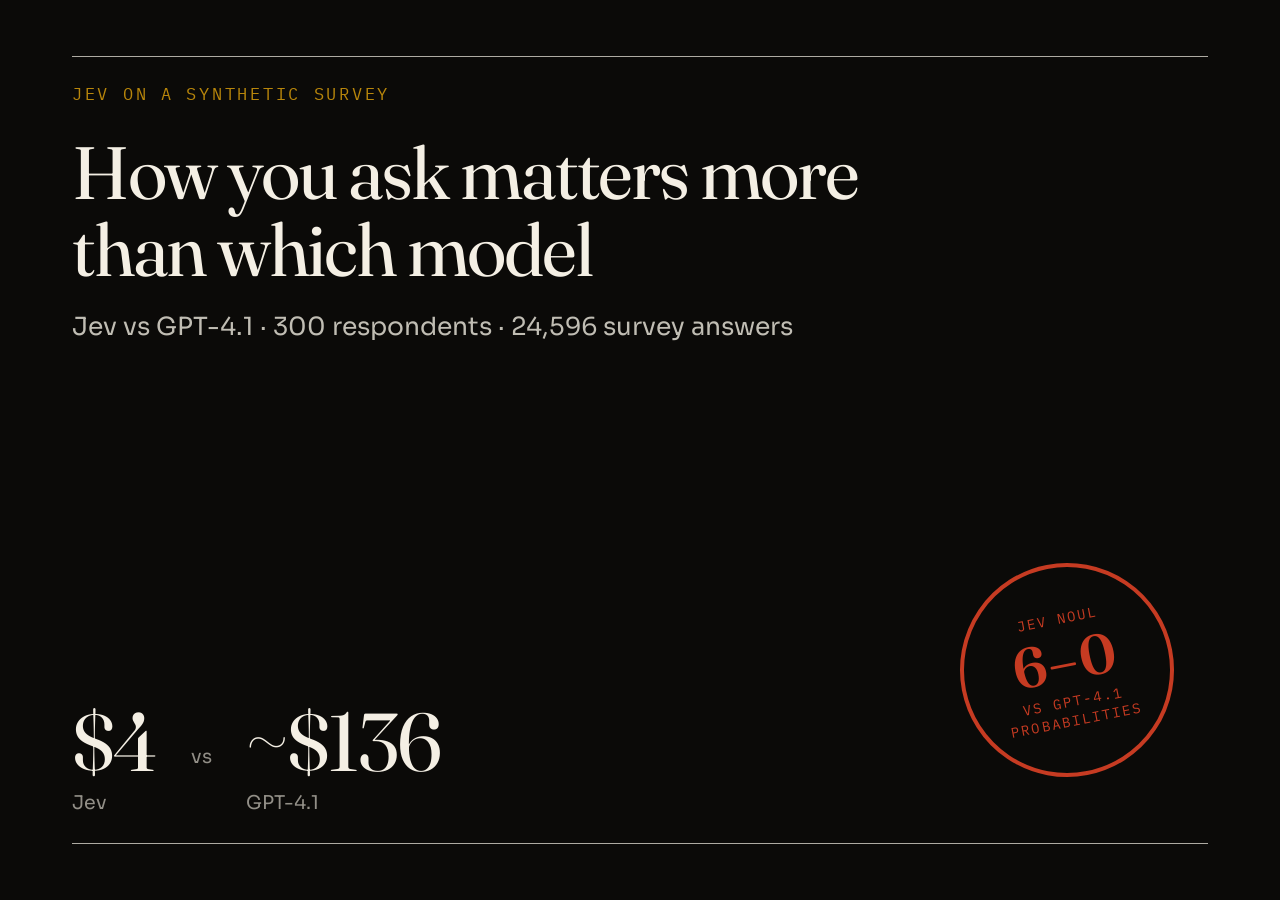
==== site/assets/og.html @ 3dc17bb5 "Name the opponent in the headline, say who wrote this, and tell one story everywhere "Beats gpt-4.1 " ====
<!doctype html>
<html lang="en">
<head>
  <meta charset="utf-8">
  <meta name="robots" content="noindex">
  <title>Social card source</title>
  <!--
    Source for og.png. Re-shoot at exactly 1200x630 after editing, from the repo root:
      "/Applications/Google Chrome.app/Contents/MacOS/Google Chrome" --headless=new \
        --window-size=1200,630 --hide-scrollbars --virtual-time-budget=8000 \
        --screenshot=site/assets/og.png site/assets/og.html
    Keep the wording in step with og:title, og:description and og:image:alt in index.html.
  -->
  <link rel="preconnect" href="https://fonts.googleapis.com">
  <link rel="preconnect" href="https://fonts.gstatic.com" crossorigin>
  <link href="https://fonts.googleapis.com/css2?family=Fraunces:opsz,wght@9..144,400;9..144,600&family=IBM+Plex+Mono:wght@400;500&family=Sora:wght@400;500&display=swap" rel="stylesheet">
  <style>
    :root {
      --ink-deep: #0b0a08;
      --paper: #f4efe4;
      --jev: #c63b22;
      --gold: #b8860b;
      --serif: "Fraunces", "Iowan Old Style", "Times New Roman", serif;
      --sans: "Sora", "Helvetica Neue", sans-serif;
      --mono: "IBM Plex Mono", ui-monospace, monospace;
    }
    * { box-sizing: border-box; margin: 0; }
    body {
      width: 1200px;
      height: 630px;
      background: var(--ink-deep);
      color: var(--paper);
      font-family: var(--sans);
      overflow: hidden;
    }
    .card {
      position: absolute;
      inset: 56px 72px;
      border-top: 1px solid color-mix(in srgb, var(--paper) 70%, transparent);
      border-bottom: 1px solid color-mix(in srgb, var(--paper) 70%, transparent);
      padding-top: 26px;
    }
    .kicker {
      font-family: var(--mono);
      font-size: 17px;
      letter-spacing: 0.16em;
      text-transform: uppercase;
      color: var(--gold);
    }
    h1 {
      margin-top: 30px;
      max-width: 820px;
      font-family: var(--serif);
      font-weight: 400;
      font-size: 74px;
      line-height: 1.04;
      letter-spacing: -0.03em;
    }
    .sub {
      margin-top: 22px;
      font-size: 25px;
      color: color-mix(in srgb, var(--paper) 78%, transparent);
    }
    .prices {
      position: absolute;
      left: 0;
      bottom: 28px;
      display: flex;
      align-items: flex-end;
      gap: 34px;
    }
    .price strong {
      display: block;
      font-family: var(--serif);
      font-weight: 400;
      font-size: 82px;
      line-height: 1;
      letter-spacing: -0.02em;
    }
    .price span, .vs {
      font-size: 19px;
      color: color-mix(in srgb, var(--paper) 58%, transparent);
    }
    .price span { display: block; margin-top: 8px; }
    .vs { padding-bottom: 46px; }
    .stamp {
      position: absolute;
      right: 34px;
      bottom: 66px;
      width: 214px;
      height: 214px;
      border: 4px solid var(--jev);
      border-radius: 50%;
      display: grid;
      place-content: center;
      text-align: center;
      transform: rotate(-11deg);
      color: var(--jev);
    }
    .stamp span {
      font-family: var(--mono);
      font-size: 14px;
      line-height: 1.35;
      letter-spacing: 0.16em;
      text-transform: uppercase;
    }
    .stamp strong {
      font-family: var(--serif);
      font-weight: 600;
      font-size: 56px;
      line-height: 1.15;
      letter-spacing: 0.04em;
    }
  </style>
</head>
<body>
  <div class="card">
    <p class="kicker">Jev on a synthetic survey</p>
    <h1>How you ask matters more than which model</h1>
    <p class="sub">Jev vs GPT-4.1 · 300 respondents · 24,596 survey answers</p>

    <div class="prices">
      <div class="price"><strong>$4</strong><span>Jev</span></div>
      <div class="vs">vs</div>
      <div class="price"><strong>~$136</strong><span>GPT-4.1</span></div>
    </div>

    <div class="stamp">
      <span>Jev Noul</span>
      <strong>6–0</strong>
      <span>vs GPT-4.1<br>probabilities</span>
    </div>
  </div>
</body>
</html>
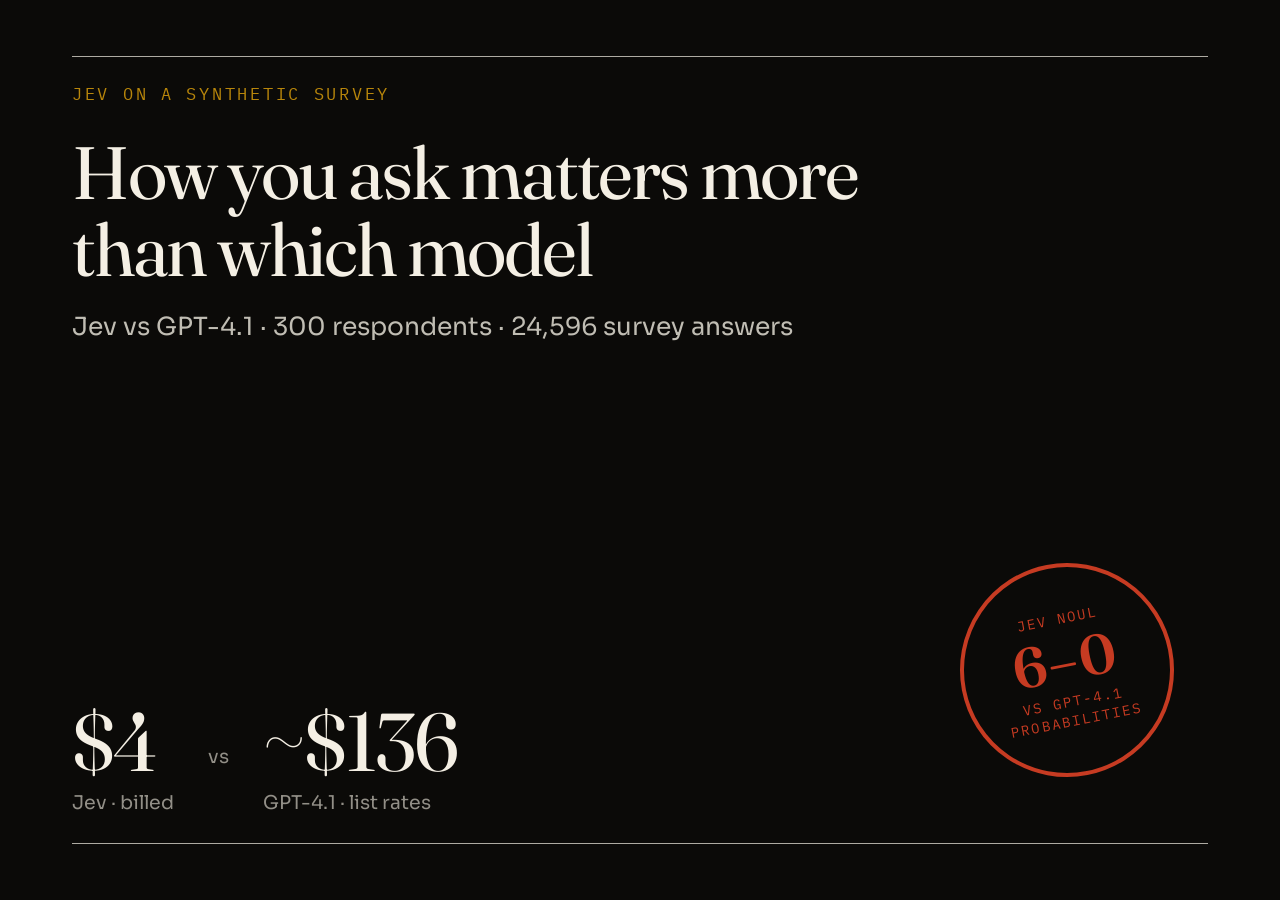
==== commit bf94fdfd: "Call the GPT-4.1 price what it is, and say what a tuned decision model would test The ~$136 was hedg" ====
--- a/site/assets/og.html
+++ b/site/assets/og.html
@@ -120,9 +120,9 @@
     <p class="sub">Jev vs GPT-4.1 · 300 respondents · 24,596 survey answers</p>
 
     <div class="prices">
-      <div class="price"><strong>$4</strong><span>Jev</span></div>
+      <div class="price"><strong>$4</strong><span>Jev · billed</span></div>
       <div class="vs">vs</div>
-      <div class="price"><strong>~$136</strong><span>GPT-4.1</span></div>
+      <div class="price"><strong>~$136</strong><span>GPT-4.1 · list rates</span></div>
     </div>
 
     <div class="stamp">
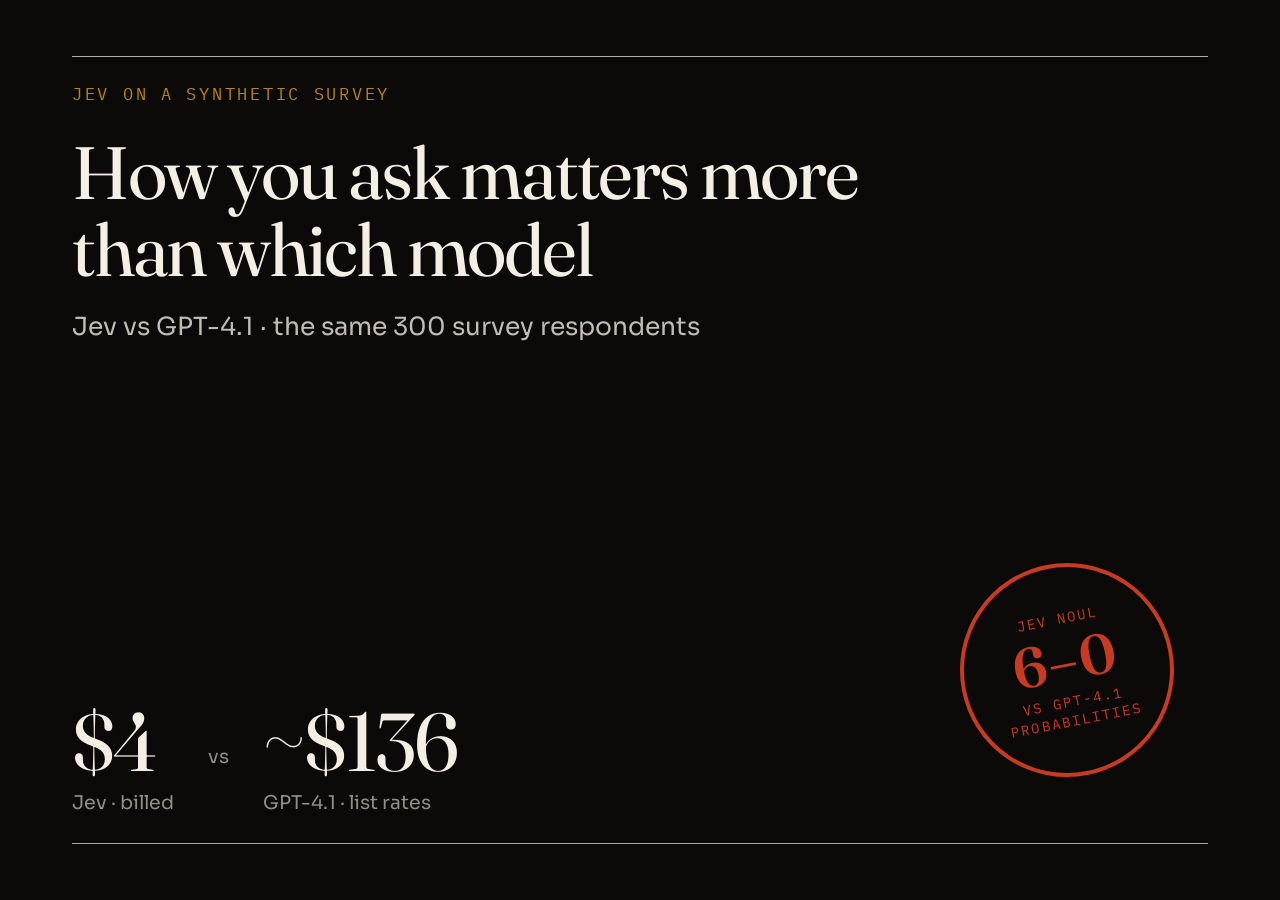
==== commit e594e1d3: "Quote respondents, not cells, on the card and its metadata The share card read "300 respondents · 24" ====
--- a/site/assets/og.html
+++ b/site/assets/og.html
@@ -117,7 +117,7 @@
   <div class="card">
     <p class="kicker">Jev on a synthetic survey</p>
     <h1>How you ask matters more than which model</h1>
-    <p class="sub">Jev vs GPT-4.1 · 300 respondents · 24,596 survey answers</p>
+    <p class="sub">Jev vs GPT-4.1 · the same 300 survey respondents</p>
 
     <div class="prices">
       <div class="price"><strong>$4</strong><span>Jev · billed</span></div>
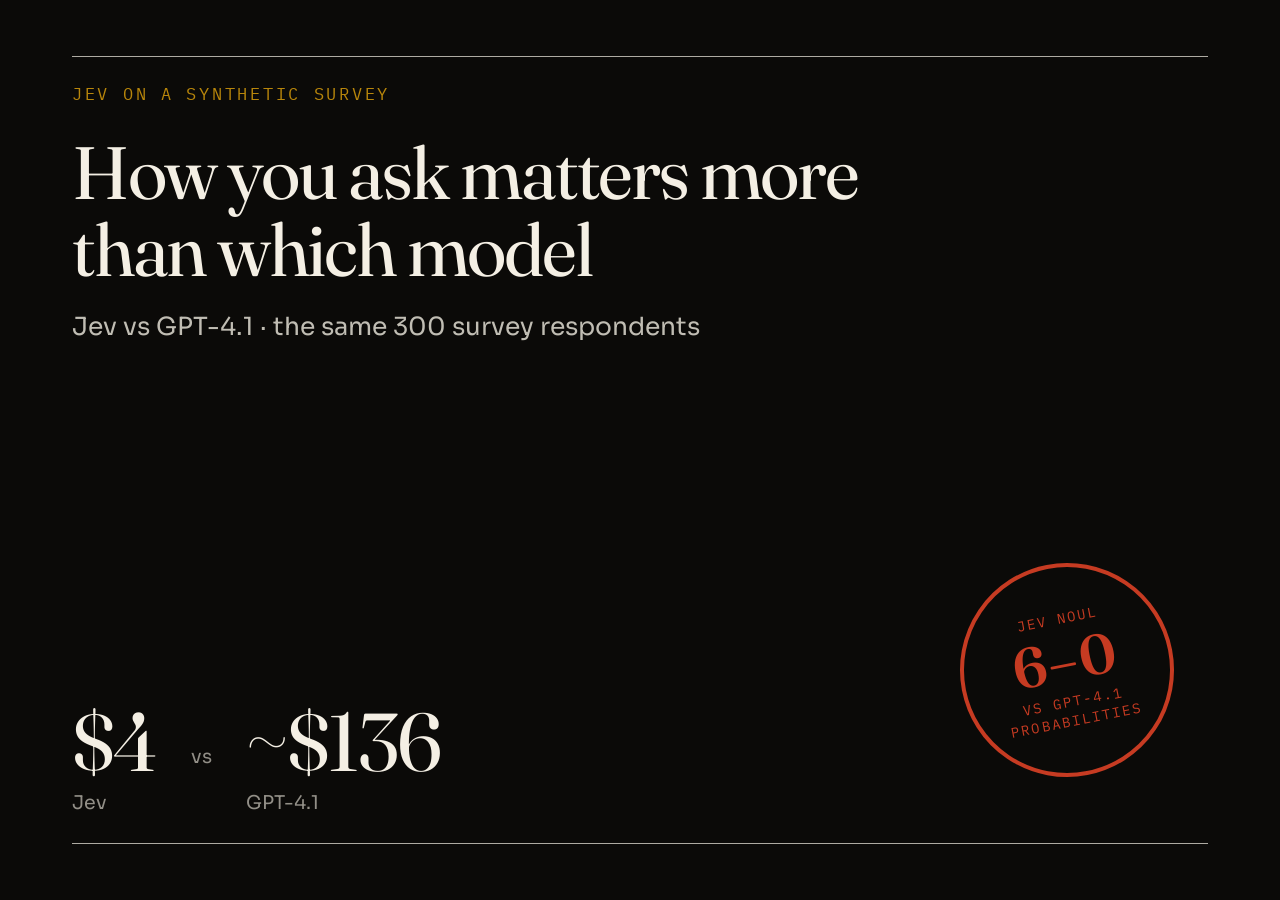
==== commit 3c662d03: "Answer six things a reader tripped over The price label. "$136 at list rates" was repeated on the he" ====
--- a/site/assets/og.html
+++ b/site/assets/og.html
@@ -120,9 +120,9 @@
     <p class="sub">Jev vs GPT-4.1 · the same 300 survey respondents</p>
 
     <div class="prices">
-      <div class="price"><strong>$4</strong><span>Jev · billed</span></div>
+      <div class="price"><strong>$4</strong><span>Jev</span></div>
       <div class="vs">vs</div>
-      <div class="price"><strong>~$136</strong><span>GPT-4.1 · list rates</span></div>
+      <div class="price"><strong>~$136</strong><span>GPT-4.1</span></div>
     </div>
 
     <div class="stamp">
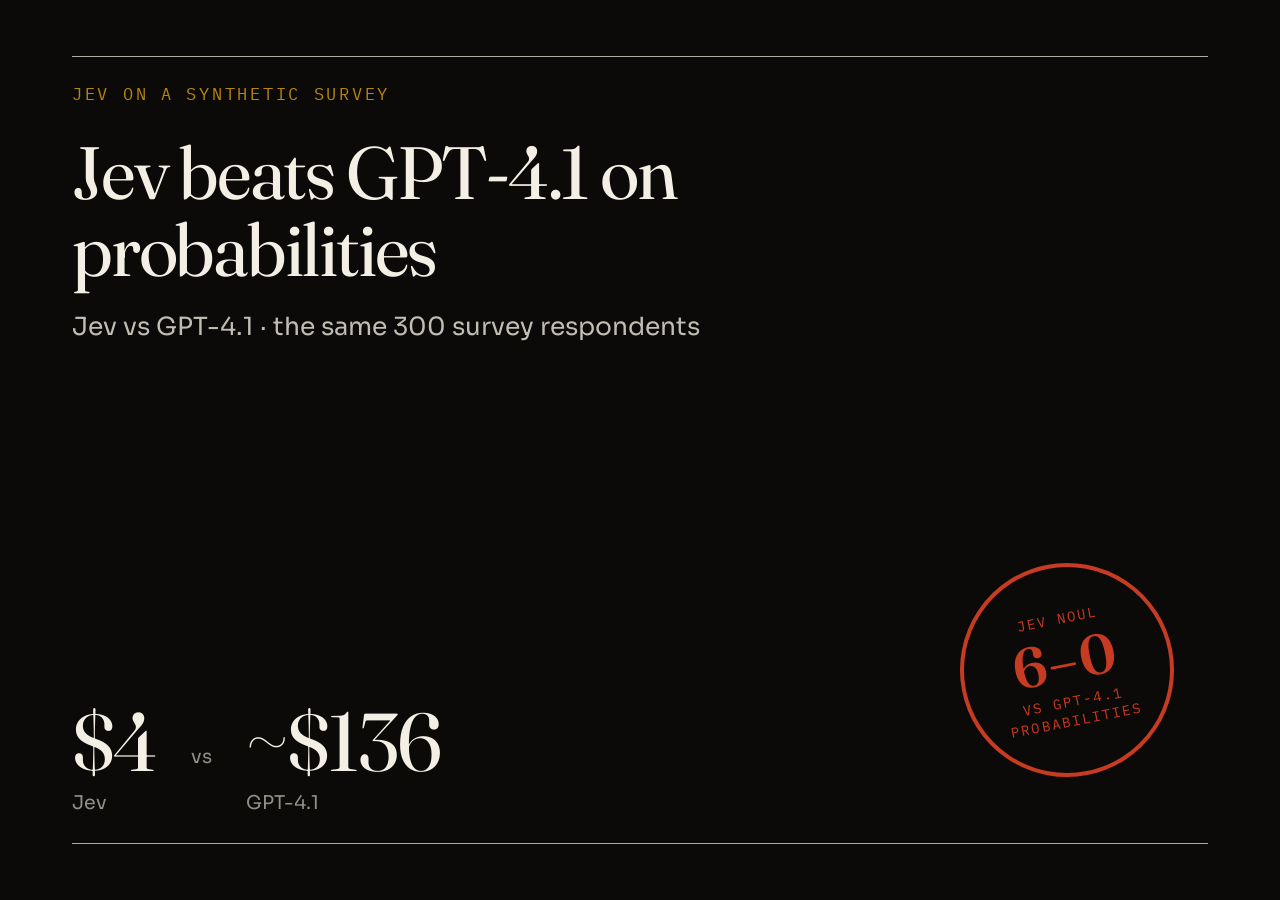
==== commit 8dbb40db: "Lead the social card with the Jev result, not the prompt finding The card headline claimed how you a" ====
--- a/site/assets/og.html
+++ b/site/assets/og.html
@@ -10,6 +10,7 @@
         --window-size=1200,630 --hide-scrollbars --virtual-time-budget=8000 \
         --screenshot=site/assets/og.png site/assets/og.html
     Keep the wording in step with og:title, og:description and og:image:alt in index.html.
+    The headline drops og:title's closing price clause; the figures below carry it.
   -->
   <link rel="preconnect" href="https://fonts.googleapis.com">
   <link rel="preconnect" href="https://fonts.gstatic.com" crossorigin>
@@ -116,7 +117,7 @@
 <body>
   <div class="card">
     <p class="kicker">Jev on a synthetic survey</p>
-    <h1>How you ask matters more than which model</h1>
+    <h1>Jev beats GPT-4.1 on probabilities</h1>
     <p class="sub">Jev vs GPT-4.1 · the same 300 survey respondents</p>
 
     <div class="prices">
